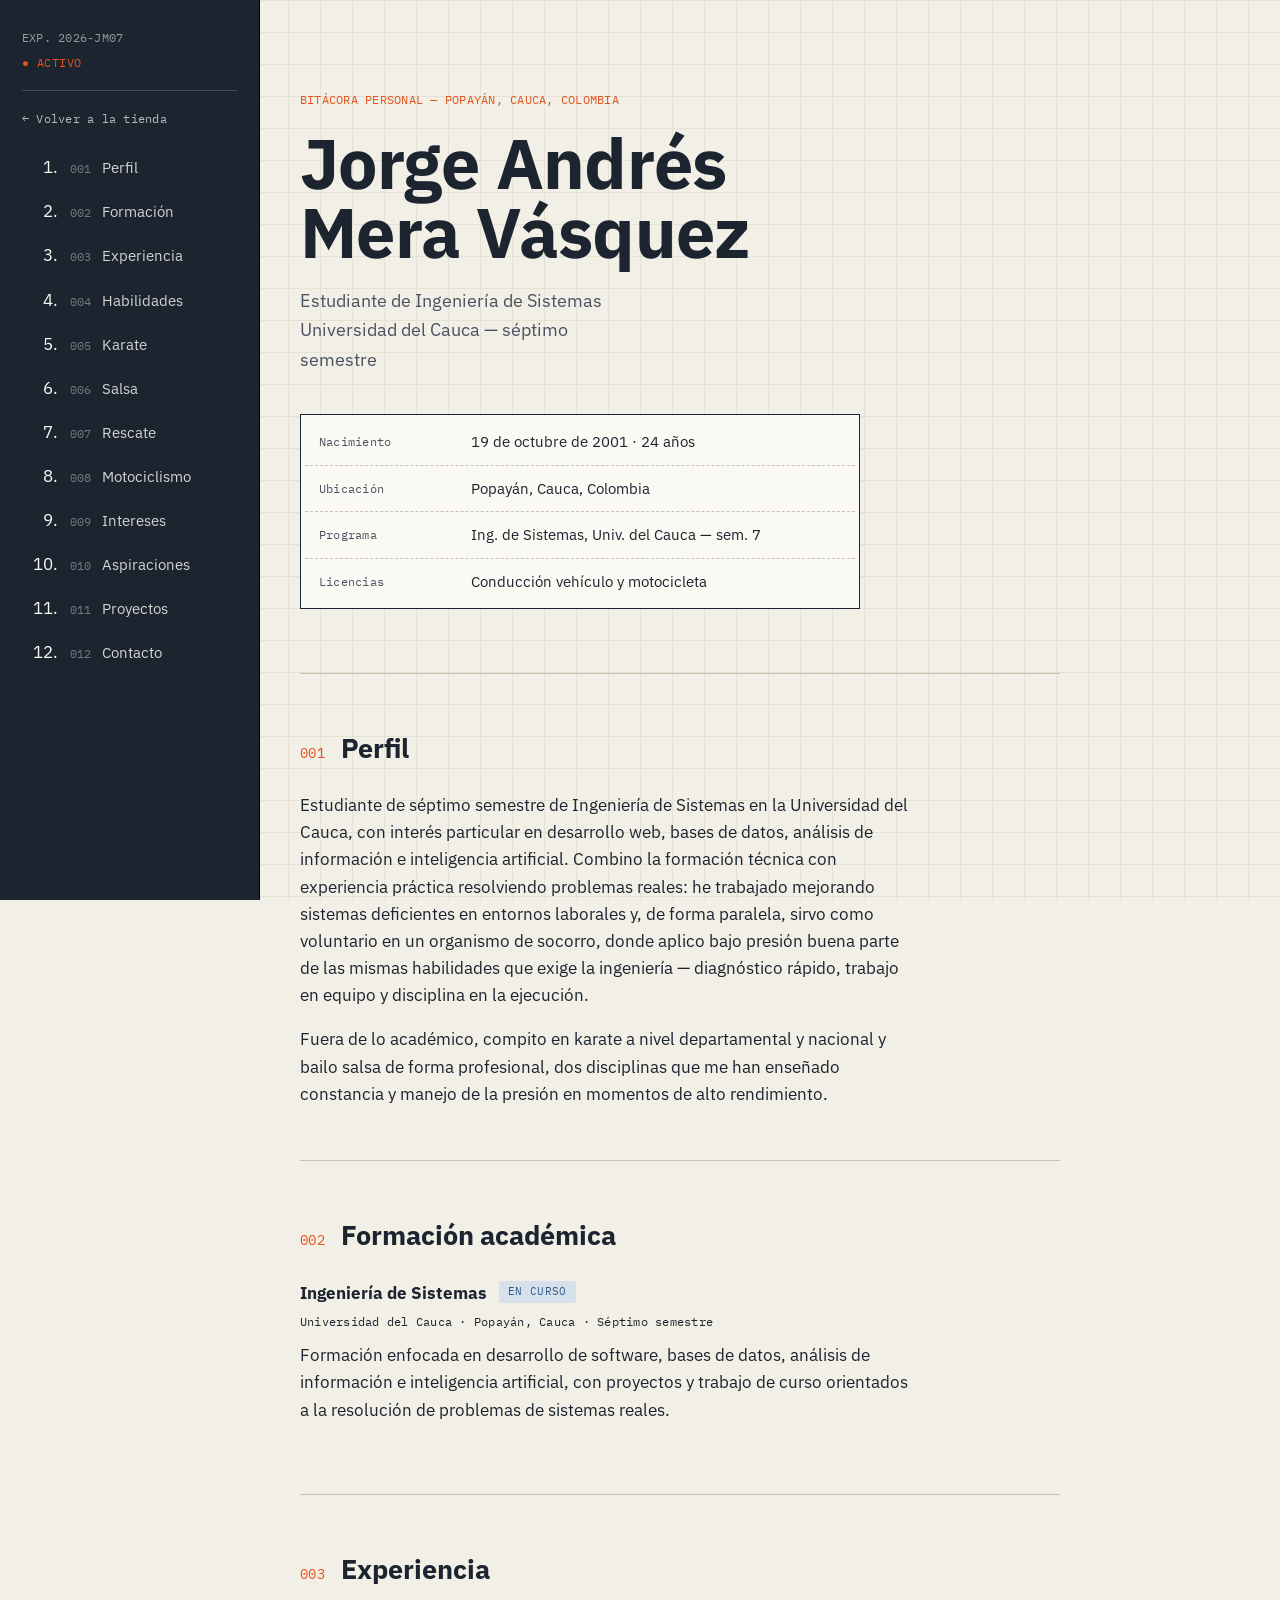
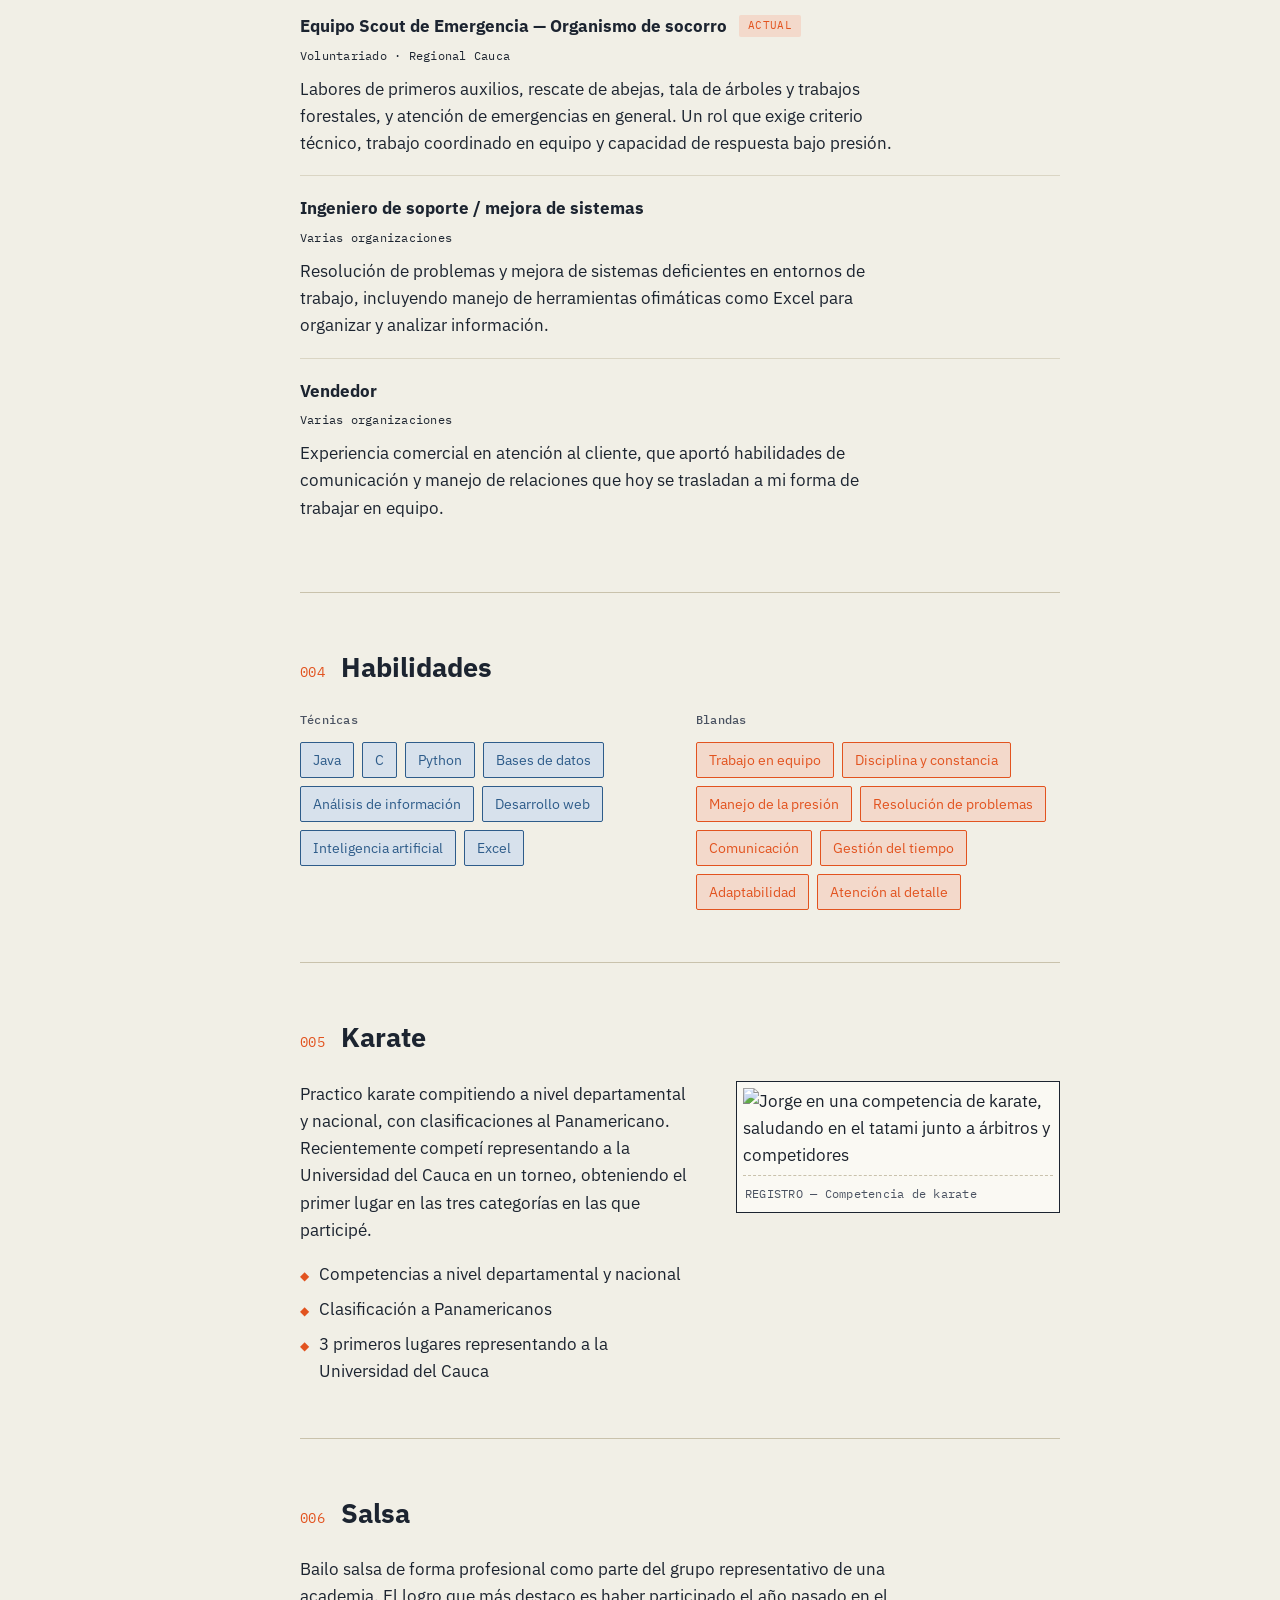
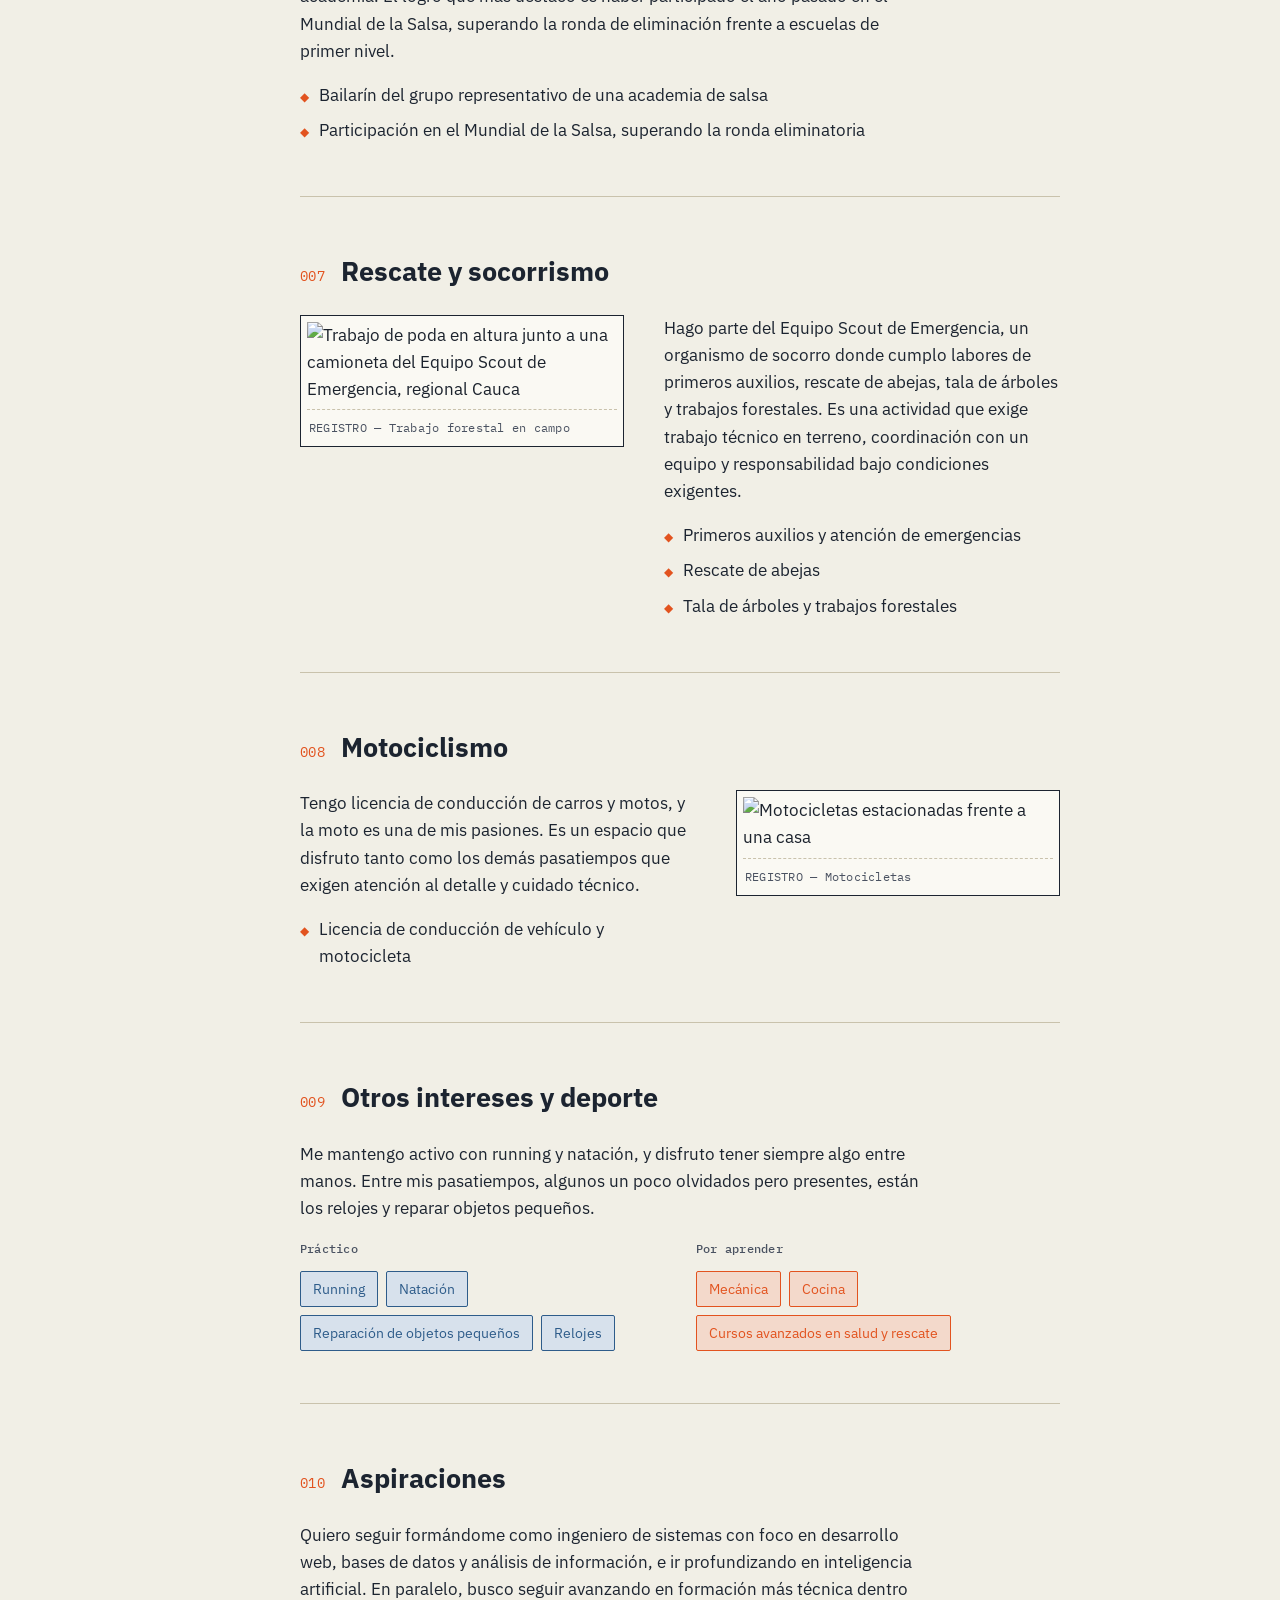
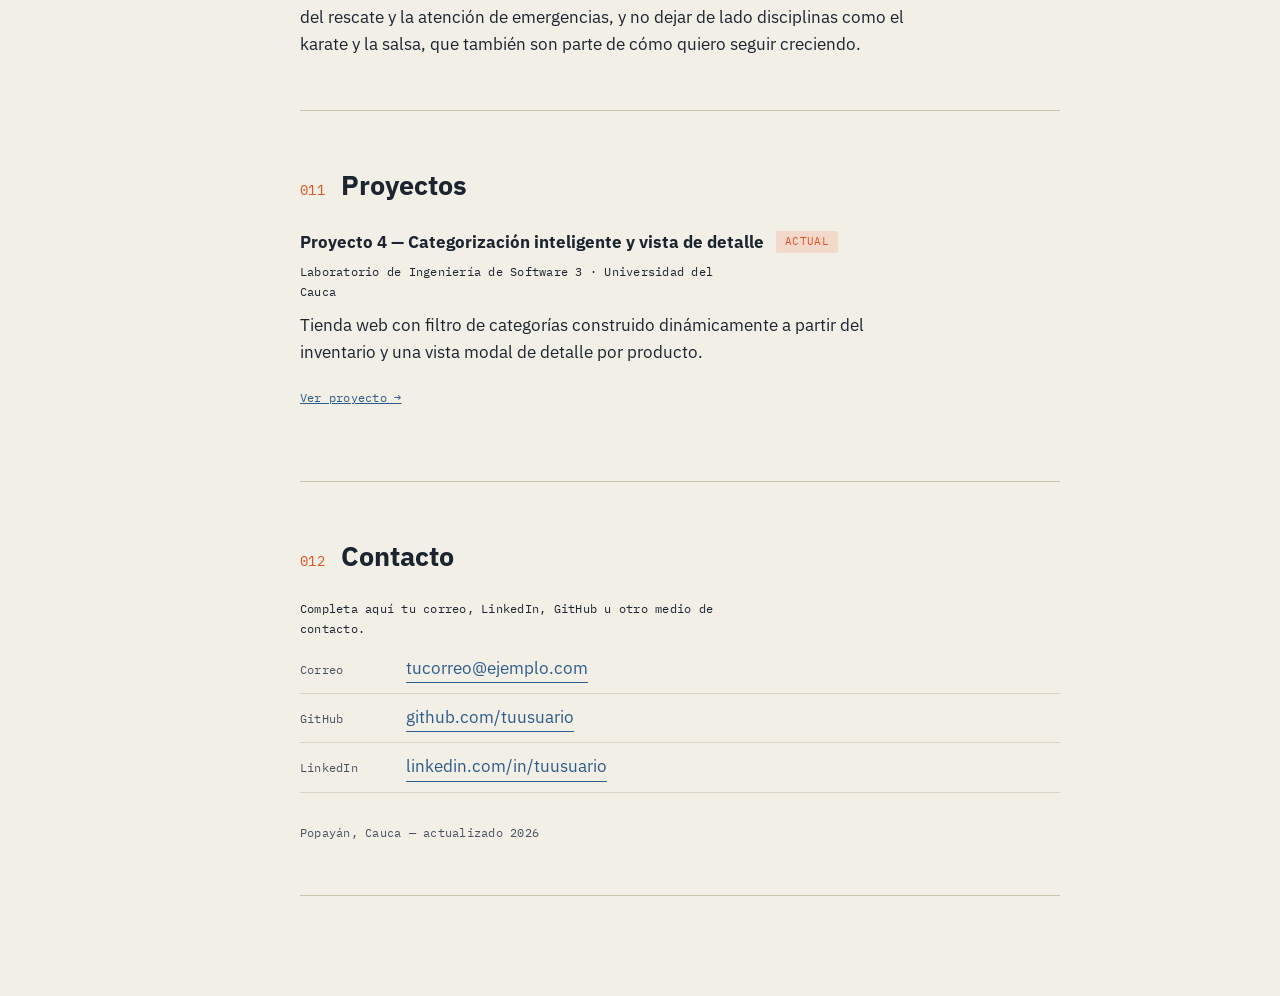
==== hoja-de-vida.html @ 176d329c "Estructura base: catálogo, categorías dinámicas y hoja de vida" ====
<!DOCTYPE html>
<html lang="es">
<head>
<meta charset="UTF-8">
<meta name="viewport" content="width=device-width, initial-scale=1.0">
<title>Jorge Andrés Mera Vásquez — Bitácora personal</title>
<meta name="description" content="Perfil de Jorge Andrés Mera Vásquez, estudiante de Ingeniería de Sistemas en la Universidad del Cauca.">
<link rel="preconnect" href="https://fonts.googleapis.com">
<link rel="preconnect" href="https://fonts.gstatic.com" crossorigin>
<link href="https://fonts.googleapis.com/css2?family=IBM+Plex+Sans:ital,wght@0,400;0,500;0,600;0,700;1,400&family=IBM+Plex+Mono:wght@400;500;600&display=swap" rel="stylesheet">
<link rel="stylesheet" href="hoja-de-vida.css">
</head>
<body>

<!-- fondo de cuadrícula tipo papel milimetrado -->
<div class="grid-bg" aria-hidden="true"></div>

<button class="nav-toggle" id="navToggle" aria-expanded="false" aria-controls="sidenav">
  <span></span><span></span><span></span>
</button>

<nav class="sidenav" id="sidenav" aria-label="Índice de la bitácora">
  <div class="sidenav-head">
    <span class="mono small">EXP. 2026-JM07</span>
    <span class="status-dot">● ACTIVO</span>
  </div>
  <a href="index.html" class="mono small back-link">&larr; Volver a la tienda</a>
  <ol class="toc">
    <li><a href="#perfil"><span class="mono">001</span>Perfil</a></li>
    <li><a href="#formacion"><span class="mono">002</span>Formación</a></li>
    <li><a href="#experiencia"><span class="mono">003</span>Experiencia</a></li>
    <li><a href="#habilidades"><span class="mono">004</span>Habilidades</a></li>
    <li><a href="#karate"><span class="mono">005</span>Karate</a></li>
    <li><a href="#danza"><span class="mono">006</span>Salsa</a></li>
    <li><a href="#rescate"><span class="mono">007</span>Rescate</a></li>
    <li><a href="#motos"><span class="mono">008</span>Motociclismo</a></li>
    <li><a href="#intereses"><span class="mono">009</span>Intereses</a></li>
    <li><a href="#aspiraciones"><span class="mono">010</span>Aspiraciones</a></li>
    <li><a href="#proyectos"><span class="mono">011</span>Proyectos</a></li>
    <li><a href="#contacto"><span class="mono">012</span>Contacto</a></li>
  </ol>
</nav>

<main>

  <!-- HERO -->
  <header class="hero">
    <p class="mono small hero-eyebrow">BITÁCORA PERSONAL — POPAYÁN, CAUCA, COLOMBIA</p>
    <h1>Jorge Andrés<br>Mera Vásquez</h1>
    <p class="hero-role">Estudiante de Ingeniería de Sistemas<br>Universidad del Cauca — séptimo semestre</p>

    <div class="id-card">
      <div class="id-row"><span class="id-label mono">Nacimiento</span><span>19 de octubre de 2001 · 24 años</span></div>
      <div class="id-row"><span class="id-label mono">Ubicación</span><span>Popayán, Cauca, Colombia</span></div>
      <div class="id-row"><span class="id-label mono">Programa</span><span>Ing. de Sistemas, Univ. del Cauca — sem. 7</span></div>
      <div class="id-row"><span class="id-label mono">Licencias</span><span>Conducción vehículo y motocicleta</span></div>
    </div>
  </header>

  <!-- 001 PERFIL -->
  <section class="entry" id="perfil">
    <div class="entry-head">
      <span class="entry-num mono">001</span>
      <h2>Perfil</h2>
    </div>
    <div class="entry-body">
      <p>Estudiante de séptimo semestre de Ingeniería de Sistemas en la Universidad del Cauca, con interés particular en desarrollo web, bases de datos, análisis de información e inteligencia artificial. Combino la formación técnica con experiencia práctica resolviendo problemas reales: he trabajado mejorando sistemas deficientes en entornos laborales y, de forma paralela, sirvo como voluntario en un organismo de socorro, donde aplico bajo presión buena parte de las mismas habilidades que exige la ingeniería — diagnóstico rápido, trabajo en equipo y disciplina en la ejecución.</p>
      <p>Fuera de lo académico, compito en karate a nivel departamental y nacional y bailo salsa de forma profesional, dos disciplinas que me han enseñado constancia y manejo de la presión en momentos de alto rendimiento.</p>
    </div>
  </section>

  <!-- 002 FORMACIÓN -->
  <section class="entry" id="formacion">
    <div class="entry-head">
      <span class="entry-num mono">002</span>
      <h2>Formación académica</h2>
    </div>
    <div class="entry-body">
      <div class="record">
        <div class="record-top">
          <h3>Ingeniería de Sistemas</h3>
          <span class="mono small tag tag-blue">EN CURSO</span>
        </div>
        <p class="record-meta mono small">Universidad del Cauca · Popayán, Cauca · Séptimo semestre</p>
        <p>Formación enfocada en desarrollo de software, bases de datos, análisis de información e inteligencia artificial, con proyectos y trabajo de curso orientados a la resolución de problemas de sistemas reales.</p>
      </div>
    </div>
  </section>

  <!-- 003 EXPERIENCIA -->
  <section class="entry" id="experiencia">
    <div class="entry-head">
      <span class="entry-num mono">003</span>
      <h2>Experiencia</h2>
    </div>
    <div class="entry-body">
      <div class="record">
        <div class="record-top">
          <h3>Equipo Scout de Emergencia — Organismo de socorro</h3>
          <span class="mono small tag tag-orange">ACTUAL</span>
        </div>
        <p class="record-meta mono small">Voluntariado · Regional Cauca</p>
        <p>Labores de primeros auxilios, rescate de abejas, tala de árboles y trabajos forestales, y atención de emergencias en general. Un rol que exige criterio técnico, trabajo coordinado en equipo y capacidad de respuesta bajo presión.</p>
      </div>
      <div class="record">
        <div class="record-top">
          <h3>Ingeniero de soporte / mejora de sistemas</h3>
        </div>
        <p class="record-meta mono small">Varias organizaciones</p>
        <p>Resolución de problemas y mejora de sistemas deficientes en entornos de trabajo, incluyendo manejo de herramientas ofimáticas como Excel para organizar y analizar información.</p>
      </div>
      <div class="record">
        <div class="record-top">
          <h3>Vendedor</h3>
        </div>
        <p class="record-meta mono small">Varias organizaciones</p>
        <p>Experiencia comercial en atención al cliente, que aportó habilidades de comunicación y manejo de relaciones que hoy se trasladan a mi forma de trabajar en equipo.</p>
      </div>
    </div>
  </section>

  <!-- 004 HABILIDADES -->
  <section class="entry" id="habilidades">
    <div class="entry-head">
      <span class="entry-num mono">004</span>
      <h2>Habilidades</h2>
    </div>
    <div class="entry-body">
      <div class="skills-grid">
        <div class="skill-block">
          <h3 class="mono small">Técnicas</h3>
          <ul class="chip-list">
            <li>Java</li>
            <li>C</li>
            <li>Python</li>
            <li>Bases de datos</li>
            <li>Análisis de información</li>
            <li>Desarrollo web</li>
            <li>Inteligencia artificial</li>
            <li>Excel</li>
          </ul>
        </div>
        <div class="skill-block">
          <h3 class="mono small">Blandas</h3>
          <ul class="chip-list chip-list-alt">
            <li>Trabajo en equipo</li>
            <li>Disciplina y constancia</li>
            <li>Manejo de la presión</li>
            <li>Resolución de problemas</li>
            <li>Comunicación</li>
            <li>Gestión del tiempo</li>
            <li>Adaptabilidad</li>
            <li>Atención al detalle</li>
          </ul>
        </div>
      </div>
    </div>
  </section>

  <!-- 005 KARATE -->
  <section class="entry" id="karate">
    <div class="entry-head">
      <span class="entry-num mono">005</span>
      <h2>Karate</h2>
    </div>
    <div class="entry-body entry-body-media">
      <div class="media-text">
        <p>Practico karate compitiendo a nivel departamental y nacional, con clasificaciones al Panamericano. Recientemente competí representando a la Universidad del Cauca en un torneo, obteniendo el primer lugar en las tres categorías en las que participé.</p>
        <ul class="fact-list">
          <li><span class="mono small">◆</span> Competencias a nivel departamental y nacional</li>
          <li><span class="mono small">◆</span> Clasificación a Panamericanos</li>
          <li><span class="mono small">◆</span> 3 primeros lugares representando a la Universidad del Cauca</li>
        </ul>
      </div>
      <figure class="media-frame">
        <img src="images/karate-competencia.jpg" alt="Jorge en una competencia de karate, saludando en el tatami junto a árbitros y competidores" loading="lazy">
        <figcaption class="mono small">REGISTRO — Competencia de karate</figcaption>
      </figure>
    </div>
  </section>

  <!-- 006 SALSA -->
  <section class="entry" id="danza">
    <div class="entry-head">
      <span class="entry-num mono">006</span>
      <h2>Salsa</h2>
    </div>
    <div class="entry-body">
      <p>Bailo salsa de forma profesional como parte del grupo representativo de una academia. El logro que más destaco es haber participado el año pasado en el Mundial de la Salsa, superando la ronda de eliminación frente a escuelas de primer nivel.</p>
      <ul class="fact-list">
        <li><span class="mono small">◆</span> Bailarín del grupo representativo de una academia de salsa</li>
        <li><span class="mono small">◆</span> Participación en el Mundial de la Salsa, superando la ronda eliminatoria</li>
      </ul>
    </div>
  </section>

  <!-- 007 RESCATE -->
  <section class="entry" id="rescate">
    <div class="entry-head">
      <span class="entry-num mono">007</span>
      <h2>Rescate y socorrismo</h2>
    </div>
    <div class="entry-body entry-body-media entry-body-media-reverse">
      <div class="media-text">
        <p>Hago parte del Equipo Scout de Emergencia, un organismo de socorro donde cumplo labores de primeros auxilios, rescate de abejas, tala de árboles y trabajos forestales. Es una actividad que exige trabajo técnico en terreno, coordinación con un equipo y responsabilidad bajo condiciones exigentes.</p>
        <ul class="fact-list">
          <li><span class="mono small">◆</span> Primeros auxilios y atención de emergencias</li>
          <li><span class="mono small">◆</span> Rescate de abejas</li>
          <li><span class="mono small">◆</span> Tala de árboles y trabajos forestales</li>
        </ul>
      </div>
      <figure class="media-frame">
        <img src="images/rescate-arbol.jpg" alt="Trabajo de poda en altura junto a una camioneta del Equipo Scout de Emergencia, regional Cauca" loading="lazy">
        <figcaption class="mono small">REGISTRO — Trabajo forestal en campo</figcaption>
      </figure>
    </div>
  </section>

  <!-- 008 MOTOS -->
  <section class="entry" id="motos">
    <div class="entry-head">
      <span class="entry-num mono">008</span>
      <h2>Motociclismo</h2>
    </div>
    <div class="entry-body entry-body-media">
      <div class="media-text">
        <p>Tengo licencia de conducción de carros y motos, y la moto es una de mis pasiones. Es un espacio que disfruto tanto como los demás pasatiempos que exigen atención al detalle y cuidado técnico.</p>
        <ul class="fact-list">
          <li><span class="mono small">◆</span> Licencia de conducción de vehículo y motocicleta</li>
        </ul>
      </div>
      <figure class="media-frame">
        <img src="images/motocicletas.jpg" alt="Motocicletas estacionadas frente a una casa" loading="lazy">
        <figcaption class="mono small">REGISTRO — Motocicletas</figcaption>
      </figure>
    </div>
  </section>

  <!-- 009 INTERESES -->
  <section class="entry" id="intereses">
    <div class="entry-head">
      <span class="entry-num mono">009</span>
      <h2>Otros intereses y deporte</h2>
    </div>
    <div class="entry-body">
      <p>Me mantengo activo con running y natación, y disfruto tener siempre algo entre manos. Entre mis pasatiempos, algunos un poco olvidados pero presentes, están los relojes y reparar objetos pequeños.</p>
      <div class="skills-grid">
        <div class="skill-block">
          <h3 class="mono small">Práctico</h3>
          <ul class="chip-list">
            <li>Running</li>
            <li>Natación</li>
            <li>Reparación de objetos pequeños</li>
            <li>Relojes</li>
          </ul>
        </div>
        <div class="skill-block">
          <h3 class="mono small">Por aprender</h3>
          <ul class="chip-list chip-list-alt">
            <li>Mecánica</li>
            <li>Cocina</li>
            <li>Cursos avanzados en salud y rescate</li>
          </ul>
        </div>
      </div>
    </div>
  </section>

  <!-- 010 ASPIRACIONES -->
  <section class="entry" id="aspiraciones">
    <div class="entry-head">
      <span class="entry-num mono">010</span>
      <h2>Aspiraciones</h2>
    </div>
    <div class="entry-body">
      <p>Quiero seguir formándome como ingeniero de sistemas con foco en desarrollo web, bases de datos y análisis de información, e ir profundizando en inteligencia artificial. En paralelo, busco seguir avanzando en formación más técnica dentro del rescate y la atención de emergencias, y no dejar de lado disciplinas como el karate y la salsa, que también son parte de cómo quiero seguir creciendo.</p>
    </div>
  </section>

  <!-- 011 PROYECTOS -->
  <section class="entry" id="proyectos">
    <div class="entry-head">
      <span class="entry-num mono">011</span>
      <h2>Proyectos</h2>
    </div>
    <div class="entry-body">
      <div class="record">
        <div class="record-top">
          <h3>Proyecto 4 — Categorización inteligente y vista de detalle</h3>
          <span class="mono small tag tag-orange">ACTUAL</span>
        </div>
        <p class="record-meta mono small">Laboratorio de Ingeniería de Software 3 · Universidad del Cauca</p>
        <p>Tienda web con filtro de categorías construido dinámicamente a partir del inventario y una vista modal de detalle por producto.</p>
        <a href="index.html" class="mono small">Ver proyecto &rarr;</a>
      </div>
    </div>
  </section>

  <!-- 012 CONTACTO -->
  <footer class="entry contact" id="contacto">
    <div class="entry-head">
      <span class="entry-num mono">012</span>
      <h2>Contacto</h2>
    </div>
    <div class="entry-body">
      <p class="contact-note mono small">Completa aquí tu correo, LinkedIn, GitHub u otro medio de contacto.</p>
      <ul class="contact-list">
        <li><span class="mono small">Correo</span><a href="mailto:tucorreo@ejemplo.com">tucorreo@ejemplo.com</a></li>
        <li><span class="mono small">GitHub</span><a href="https://github.com/tuusuario" target="_blank" rel="noopener">github.com/tuusuario</a></li>
        <li><span class="mono small">LinkedIn</span><a href="https://linkedin.com/in/tuusuario" target="_blank" rel="noopener">linkedin.com/in/tuusuario</a></li>
      </ul>
    </div>
    <p class="mono small foot-line">Popayán, Cauca — actualizado 2026</p>
  </footer>

</main>

<script src="hoja-de-vida.js"></script>
</body>
</html>
---- hoja-de-vida.css ----
/* ==========================================================
   TOKENS
   ========================================================== */
:root{
  --paper: #F1EFE6;
  --paper-raised: #FAF9F3;
  --ink: #1C2430;
  --ink-soft: #4A5261;
  --line: #C9C2AC;
  --line-soft: #DAD5C4;
  --signal: #E2531F;
  --signal-soft: #F3D9CB;
  --tatami: #2E5C8A;
  --tatami-soft: #D7E1EC;

  --font-body: 'IBM Plex Sans', system-ui, sans-serif;
  --font-mono: 'IBM Plex Mono', 'SFMono-Regular', monospace;

  --side-w: 260px;
  --content-max: 760px;
}

*{ box-sizing: border-box; }

html{
  scroll-behavior: smooth;
}

body{
  margin: 0;
  background: var(--paper);
  color: var(--ink);
  font-family: var(--font-body);
  font-size: 17px;
  line-height: 1.6;
  -webkit-font-smoothing: antialiased;
}

@media (prefers-reduced-motion: reduce){
  html{ scroll-behavior: auto; }
  *{ animation: none !important; transition: none !important; }
}

.mono{ font-family: var(--font-mono); }
.small{ font-size: 0.78rem; letter-spacing: 0.02em; }

a{ color: var(--tatami); }
a:hover{ color: var(--signal); }
a:focus-visible, button:focus-visible{
  outline: 2px solid var(--signal);
  outline-offset: 3px;
}

h1, h2, h3{
  font-family: var(--font-body);
  font-weight: 700;
  margin: 0;
  color: var(--ink);
}

p{ margin: 0 0 1em; }
p:last-child{ margin-bottom: 0; }

ul{ margin: 0; padding: 0; list-style: none; }

/* ==========================================================
   GRID PAPER BACKGROUND
   ========================================================== */
.grid-bg{
  position: fixed;
  inset: 0;
  z-index: 0;
  pointer-events: none;
  background-image:
    linear-gradient(var(--line-soft) 1px, transparent 1px),
    linear-gradient(90deg, var(--line-soft) 1px, transparent 1px);
  background-size: 32px 32px;
  opacity: 0.5;
}

/* ==========================================================
   SIDE NAV
   ========================================================== */
.sidenav{
  position: fixed;
  top: 0;
  left: 0;
  bottom: 0;
  width: var(--side-w);
  background: var(--ink);
  color: var(--paper-raised);
  padding: 28px 22px;
  overflow-y: auto;
  z-index: 20;
  border-right: 1px solid #000;
}

.sidenav-head{
  display: flex;
  flex-direction: column;
  gap: 6px;
  padding-bottom: 18px;
  margin-bottom: 18px;
  border-bottom: 1px solid rgba(250,249,243,0.18);
  color: rgba(250,249,243,0.55);
}

.status-dot{
  color: var(--signal);
  font-size: 0.72rem;
  letter-spacing: 0.04em;
  font-family: var(--font-mono);
}

.back-link{
  display: block;
  color: rgba(250,249,243,0.7);
  text-decoration: none;
  margin-bottom: 18px;
}

.back-link:hover{
  color: var(--signal);
}

.toc{ display: flex; flex-direction: column; gap: 2px; }

.toc a{
  display: flex;
  align-items: baseline;
  gap: 10px;
  padding: 9px 8px;
  border-radius: 3px;
  color: rgba(250,249,243,0.82);
  text-decoration: none;
  font-size: 0.94rem;
  transition: background 0.15s ease, color 0.15s ease, padding-left 0.15s ease;
}

.toc a .mono{
  color: rgba(250,249,243,0.4);
  font-size: 0.76rem;
  min-width: 22px;
}

.toc a:hover, .toc a:focus-visible{
  background: rgba(250,249,243,0.08);
  color: var(--paper-raised);
  padding-left: 12px;
}

.nav-toggle{
  display: none;
  position: fixed;
  top: 16px;
  right: 16px;
  z-index: 30;
  width: 44px;
  height: 44px;
  border-radius: 3px;
  border: 1px solid var(--ink);
  background: var(--paper-raised);
  cursor: pointer;
  flex-direction: column;
  align-items: center;
  justify-content: center;
  gap: 5px;
}
.nav-toggle span{
  display: block;
  width: 20px;
  height: 2px;
  background: var(--ink);
}

/* ==========================================================
   MAIN / LAYOUT
   ========================================================== */
main{
  position: relative;
  z-index: 1;
  margin-left: var(--side-w);
  padding: 0 40px 100px;
}

/* ==========================================================
   HERO
   ========================================================== */
.hero{
  max-width: var(--content-max);
  padding: 90px 0 64px;
}

.hero-eyebrow{
  color: var(--signal);
  margin: 0 0 18px;
}

.hero h1{
  font-size: clamp(2.6rem, 6vw, 4.4rem);
  line-height: 0.98;
  letter-spacing: -0.01em;
  margin-bottom: 20px;
}

.hero-role{
  font-size: 1.15rem;
  color: var(--ink-soft);
  max-width: 30ch;
  margin: 0 0 40px;
}

.id-card{
  border: 1px solid var(--ink);
  background: var(--paper-raised);
  padding: 4px;
  max-width: 560px;
}

.id-row{
  display: grid;
  grid-template-columns: 140px 1fr;
  gap: 12px;
  padding: 11px 14px;
  border-bottom: 1px dashed var(--line);
  font-size: 0.92rem;
}
.id-row:last-child{ border-bottom: none; }

.id-label{
  color: var(--ink-soft);
  font-size: 0.76rem;
  letter-spacing: 0.02em;
  align-self: center;
}

/* ==========================================================
   ENTRIES
   ========================================================== */
.entry{
  max-width: var(--content-max);
  padding: 52px 0;
  border-top: 1px solid var(--line);
  scroll-margin-top: 24px;
}

.entry-head{
  display: flex;
  align-items: baseline;
  gap: 16px;
  margin-bottom: 22px;
}

.entry-num{
  color: var(--signal);
  font-size: 0.88rem;
  letter-spacing: 0.03em;
}

.entry-head h2{
  font-size: 1.7rem;
}

.entry-body{
  padding-left: 0;
}

.entry-body p{
  max-width: 62ch;
  color: var(--ink);
}

/* records inside experiencia / formación */
.record{
  padding: 18px 0;
  border-top: 1px solid var(--line-soft);
}
.record:first-child{ border-top: none; padding-top: 0; }

.record-top{
  display: flex;
  align-items: center;
  gap: 12px;
  flex-wrap: wrap;
  margin-bottom: 6px;
}

.record-top h3{
  font-size: 1.08rem;
}

.record-meta{
  color: var(--ink-soft);
  margin-bottom: 10px;
}

.tag{
  padding: 2px 9px;
  border-radius: 2px;
  font-size: 0.7rem;
  letter-spacing: 0.03em;
}
.tag-blue{ background: var(--tatami-soft); color: var(--tatami); }
.tag-orange{ background: var(--signal-soft); color: var(--signal); }

/* skills */
.skills-grid{
  display: grid;
  grid-template-columns: 1fr 1fr;
  gap: 32px;
}

.skill-block h3{
  color: var(--ink-soft);
  margin-bottom: 12px;
  font-weight: 500;
}

.chip-list{
  display: flex;
  flex-wrap: wrap;
  gap: 8px;
}

.chip-list li{
  border: 1px solid var(--tatami);
  color: var(--tatami);
  background: var(--tatami-soft);
  padding: 6px 12px;
  border-radius: 2px;
  font-size: 0.86rem;
}

.chip-list-alt li{
  border-color: var(--signal);
  color: var(--signal);
  background: var(--signal-soft);
}

/* fact lists */
.fact-list{
  display: flex;
  flex-direction: column;
  gap: 8px;
  margin-top: 16px;
}
.fact-list li{
  display: flex;
  gap: 10px;
  align-items: baseline;
  color: var(--ink);
}
.fact-list .mono{ color: var(--signal); }

/* media (photo) sections */
.entry-body-media{
  display: grid;
  grid-template-columns: 1.1fr 0.9fr;
  gap: 40px;
  align-items: start;
}

.entry-body-media-reverse{
  grid-template-columns: 0.9fr 1.1fr;
}
.entry-body-media-reverse .media-text{ order: 2; }
.entry-body-media-reverse .media-frame{ order: 1; }

.media-frame{
  margin: 0;
  border: 1px solid var(--ink);
  background: var(--paper-raised);
  padding: 6px 6px 0;
}

.media-frame img{
  display: block;
  width: 100%;
  height: auto;
  filter: grayscale(15%) contrast(1.02);
}

.media-frame figcaption{
  padding: 8px 2px;
  color: var(--ink-soft);
  border-top: 1px dashed var(--line);
  margin-top: 6px;
}

/* contact / footer */
.contact{
  border-bottom: 1px solid var(--line);
}

.contact-note{ color: var(--ink-soft); margin-bottom: 16px; }

.contact-list{
  display: flex;
  flex-direction: column;
  gap: 10px;
}
.contact-list li{
  display: flex;
  gap: 16px;
  align-items: baseline;
  border-bottom: 1px solid var(--line-soft);
  padding-bottom: 10px;
}
.contact-list .mono{
  min-width: 90px;
  color: var(--ink-soft);
}
.contact-list a{
  text-decoration: none;
  border-bottom: 1px solid currentColor;
}

.foot-line{
  color: var(--ink-soft);
  margin-top: 30px;
}

/* ==========================================================
   RESPONSIVE
   ========================================================== */
@media (max-width: 980px){
  .entry-body-media,
  .entry-body-media-reverse{
    grid-template-columns: 1fr;
  }
  .entry-body-media-reverse .media-text,
  .entry-body-media-reverse .media-frame{ order: initial; }
}

@media (max-width: 860px){
  :root{ --side-w: 0px; }

  .nav-toggle{ display: flex; }

  .sidenav{
    transform: translateX(-100%);
    transition: transform 0.25s ease;
    width: min(280px, 82vw);
  }
  .sidenav.open{ transform: translateX(0); }

  main{
    margin-left: 0;
    padding: 0 22px 80px;
  }

  .hero{ padding: 84px 0 48px; }

  .id-row{ grid-template-columns: 1fr; gap: 2px; }
}

@media (max-width: 560px){
  body{ font-size: 16px; }
  .skills-grid{ grid-template-columns: 1fr; gap: 26px; }
  .hero h1{ font-size: 2.5rem; }
}
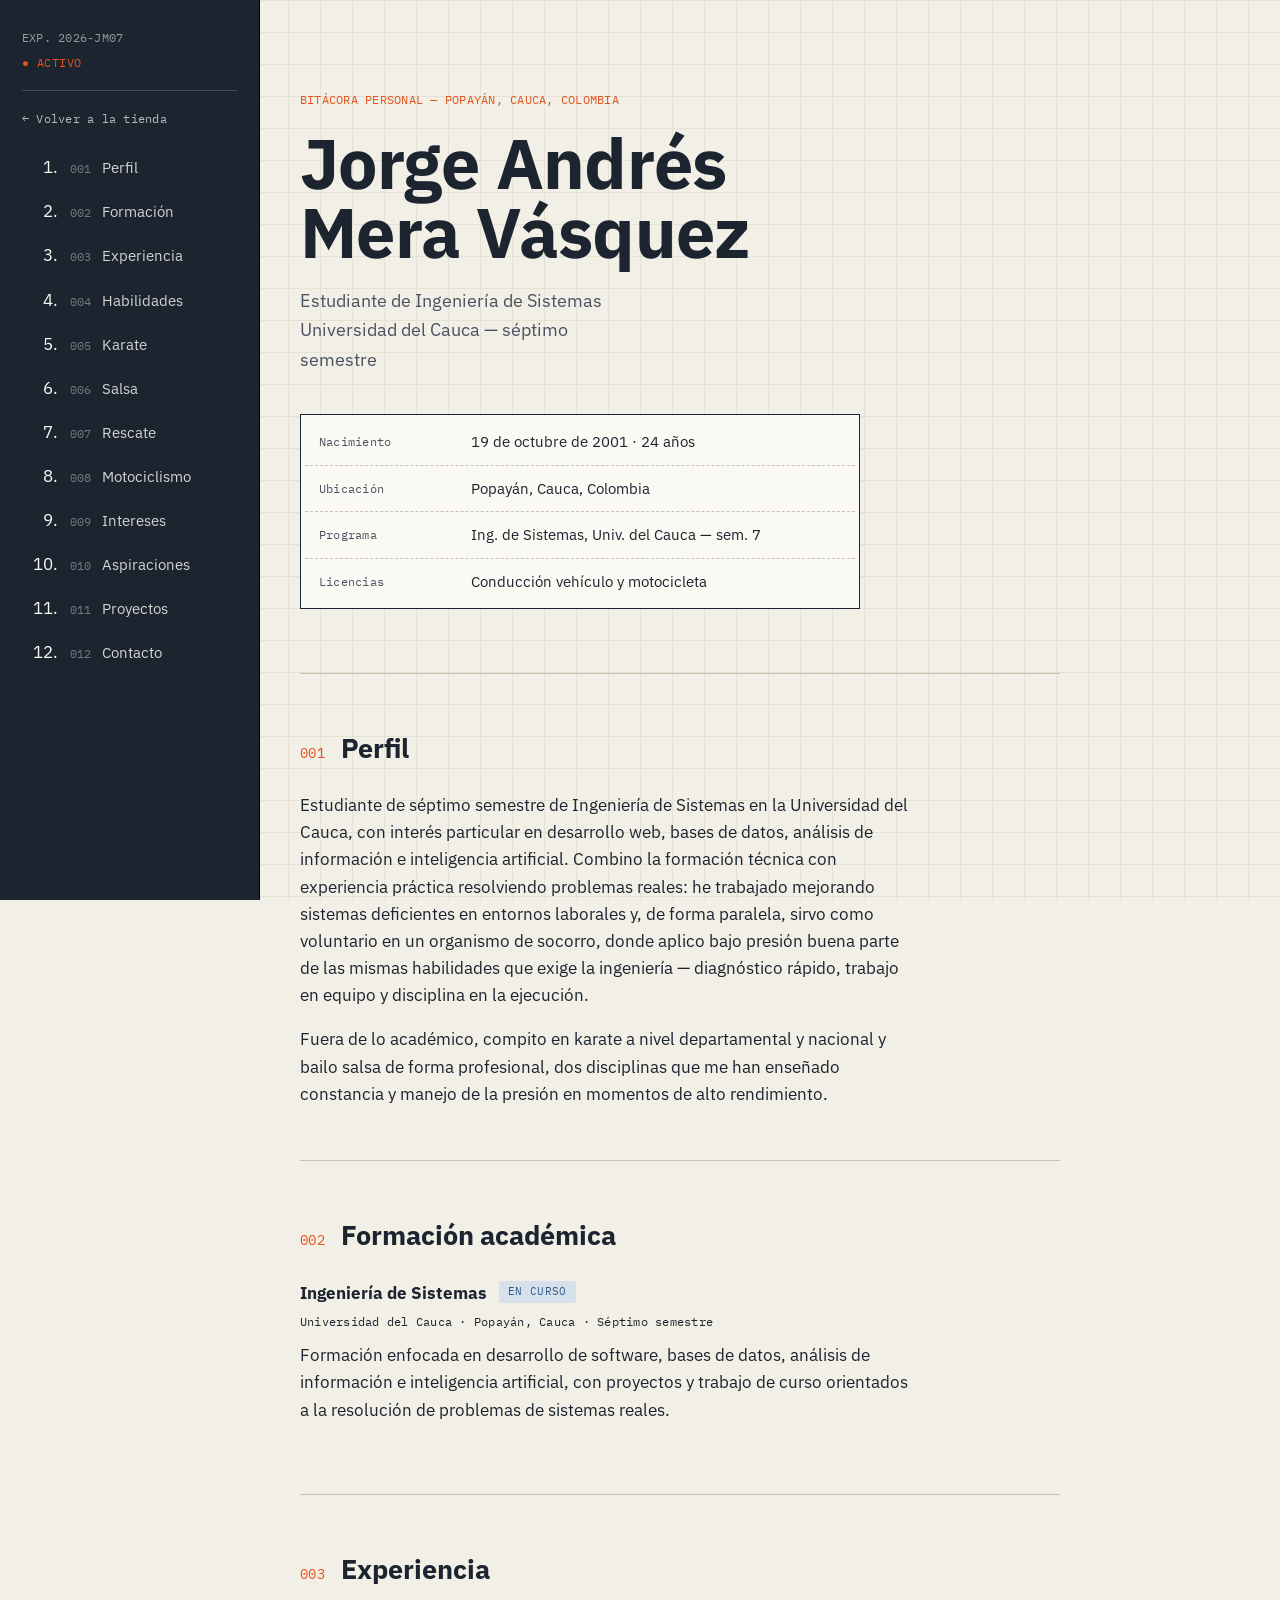
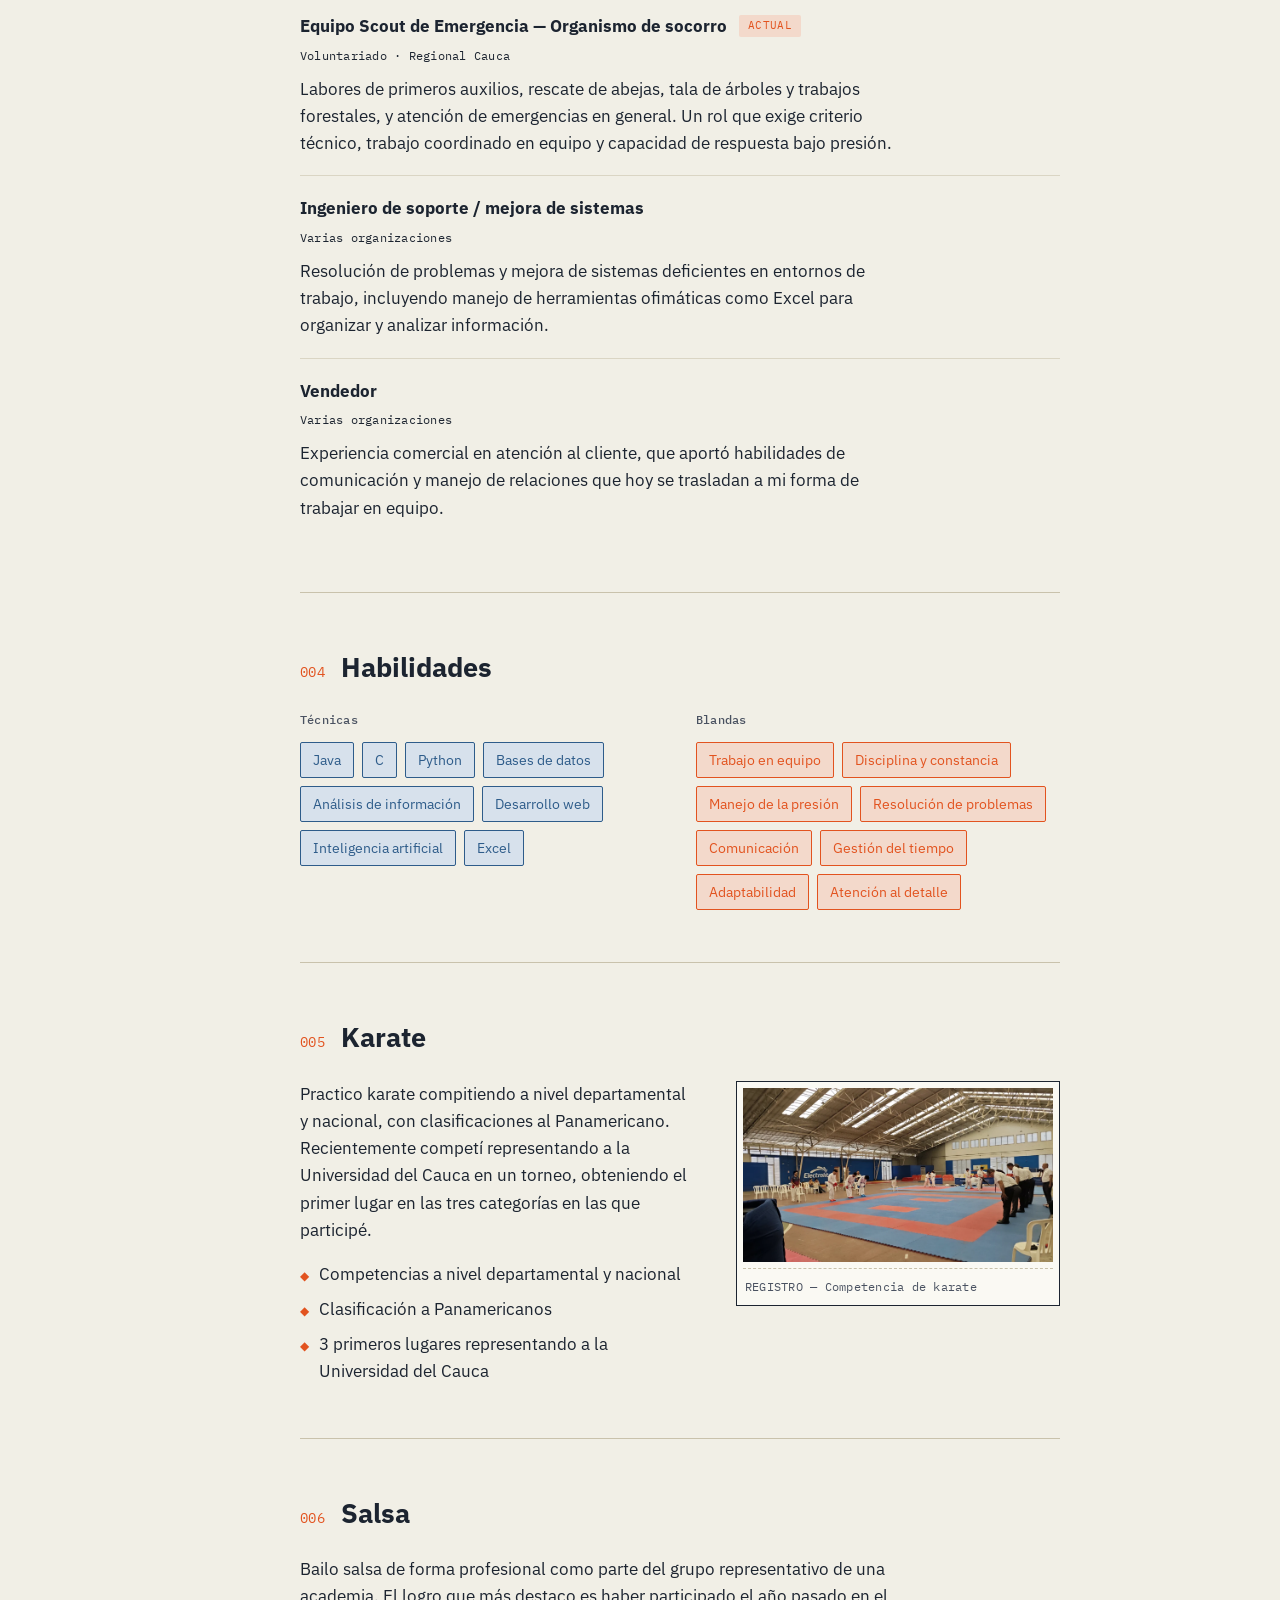
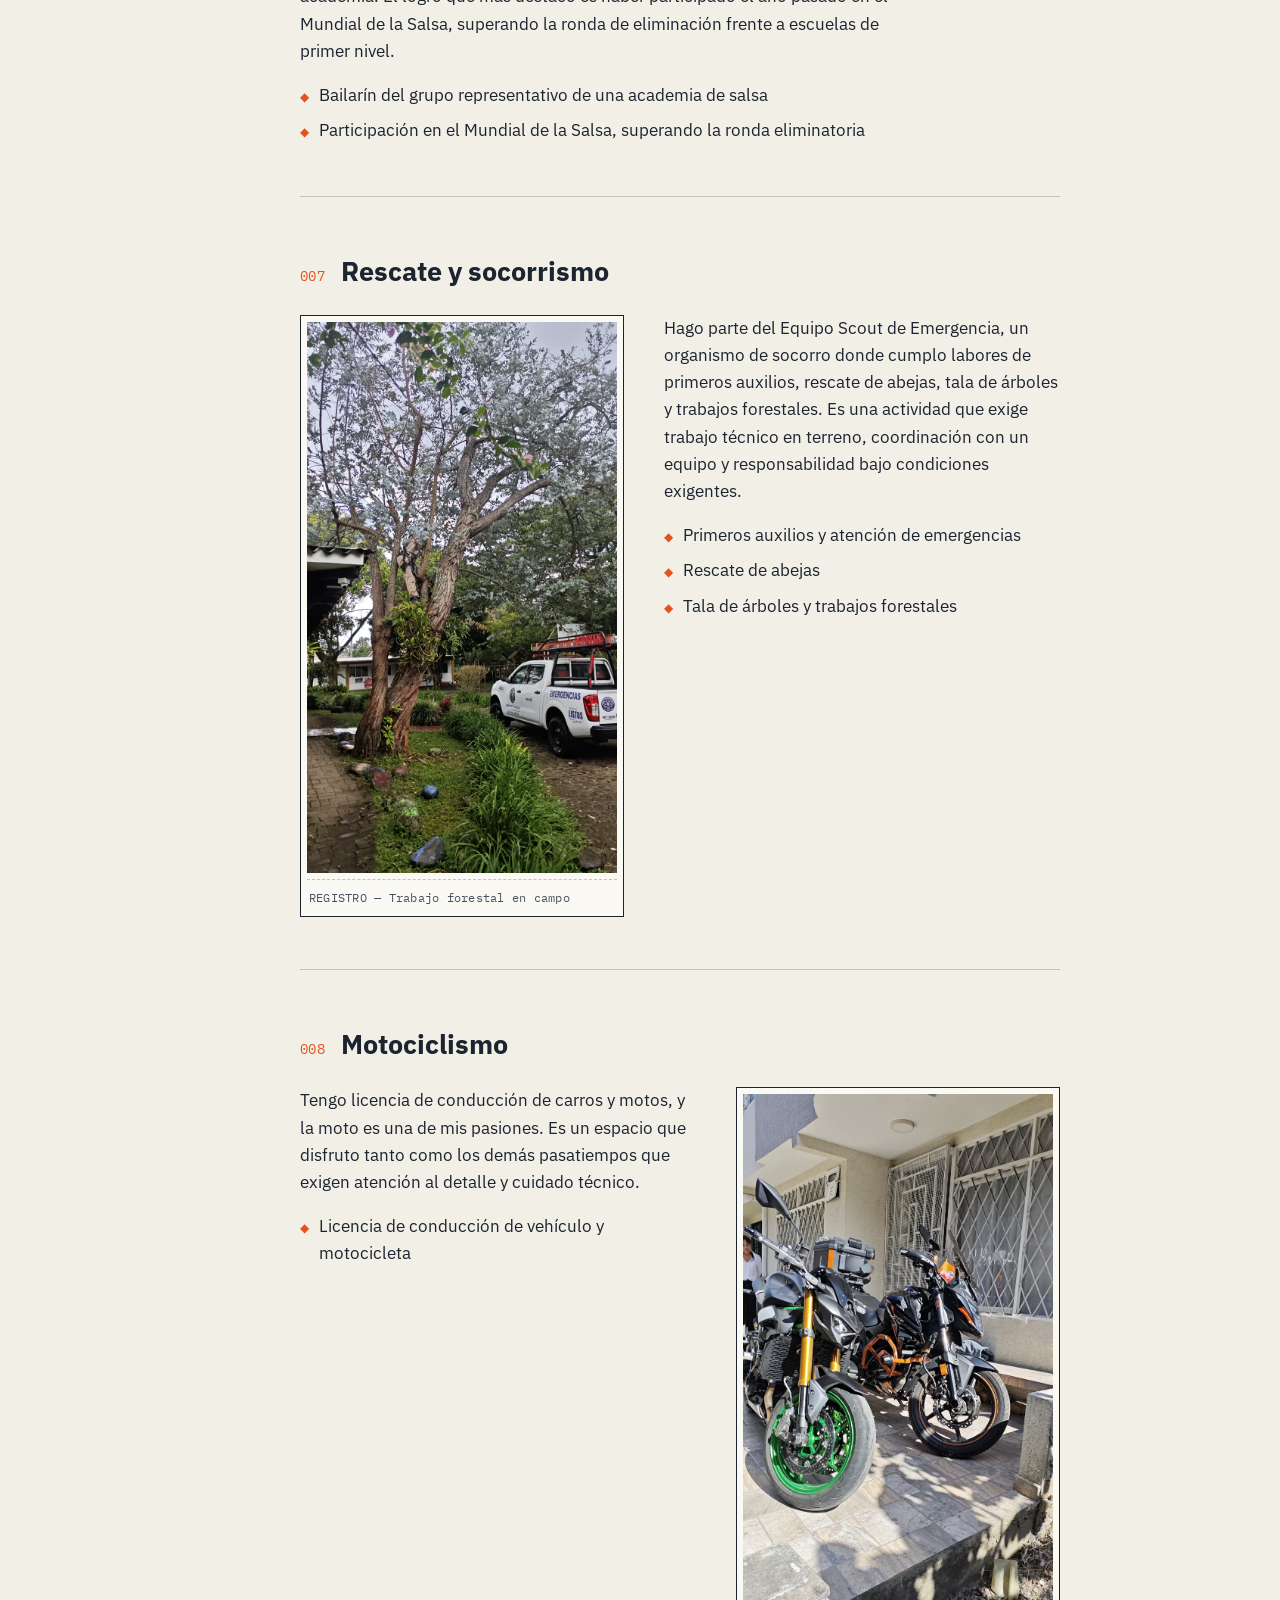
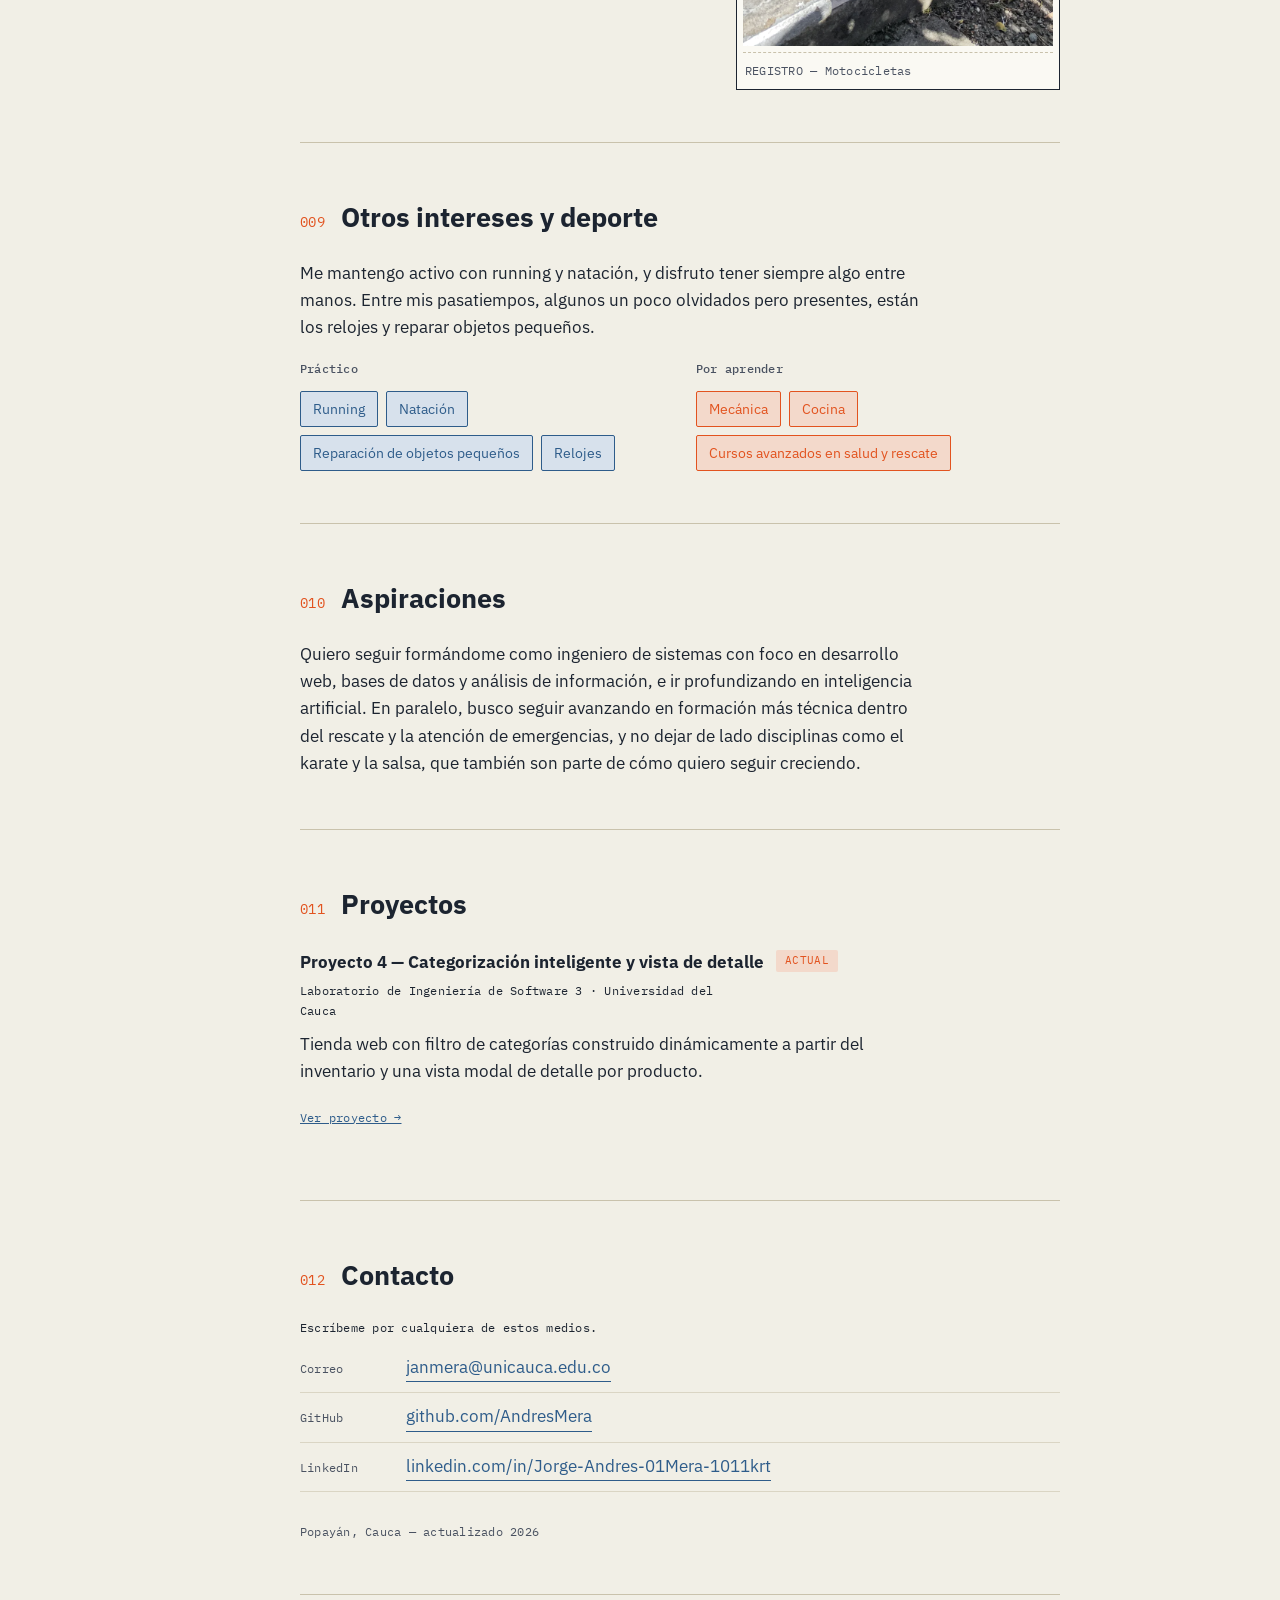
==== commit 59d88f87: "Actualizar detalles hoja de vida" ====
--- a/hoja-de-vida.html
+++ b/hoja-de-vida.html
@@ -303,11 +303,11 @@
       <h2>Contacto</h2>
     </div>
     <div class="entry-body">
-      <p class="contact-note mono small">Completa aquí tu correo, LinkedIn, GitHub u otro medio de contacto.</p>
+      <p class="contact-note mono small">Escríbeme por cualquiera de estos medios.</p>
       <ul class="contact-list">
-        <li><span class="mono small">Correo</span><a href="mailto:tucorreo@ejemplo.com">tucorreo@ejemplo.com</a></li>
-        <li><span class="mono small">GitHub</span><a href="https://github.com/tuusuario" target="_blank" rel="noopener">github.com/tuusuario</a></li>
-        <li><span class="mono small">LinkedIn</span><a href="https://linkedin.com/in/tuusuario" target="_blank" rel="noopener">linkedin.com/in/tuusuario</a></li>
+        <li><span class="mono small">Correo</span><a href="mailto:janmera@unicauca.edu.co">janmera@unicauca.edu.co</a></li>
+        <li><span class="mono small">GitHub</span><a href="https://github.com/AndresMera" target="_blank" rel="noopener">github.com/AndresMera</a></li>
+        <li><span class="mono small">LinkedIn</span><a href="https://linkedin.com/in/Jorge-Andres-01Mera-1011krt" target="_blank" rel="noopener">linkedin.com/in/Jorge-Andres-01Mera-1011krt</a></li>
       </ul>
     </div>
     <p class="mono small foot-line">Popayán, Cauca — actualizado 2026</p>
